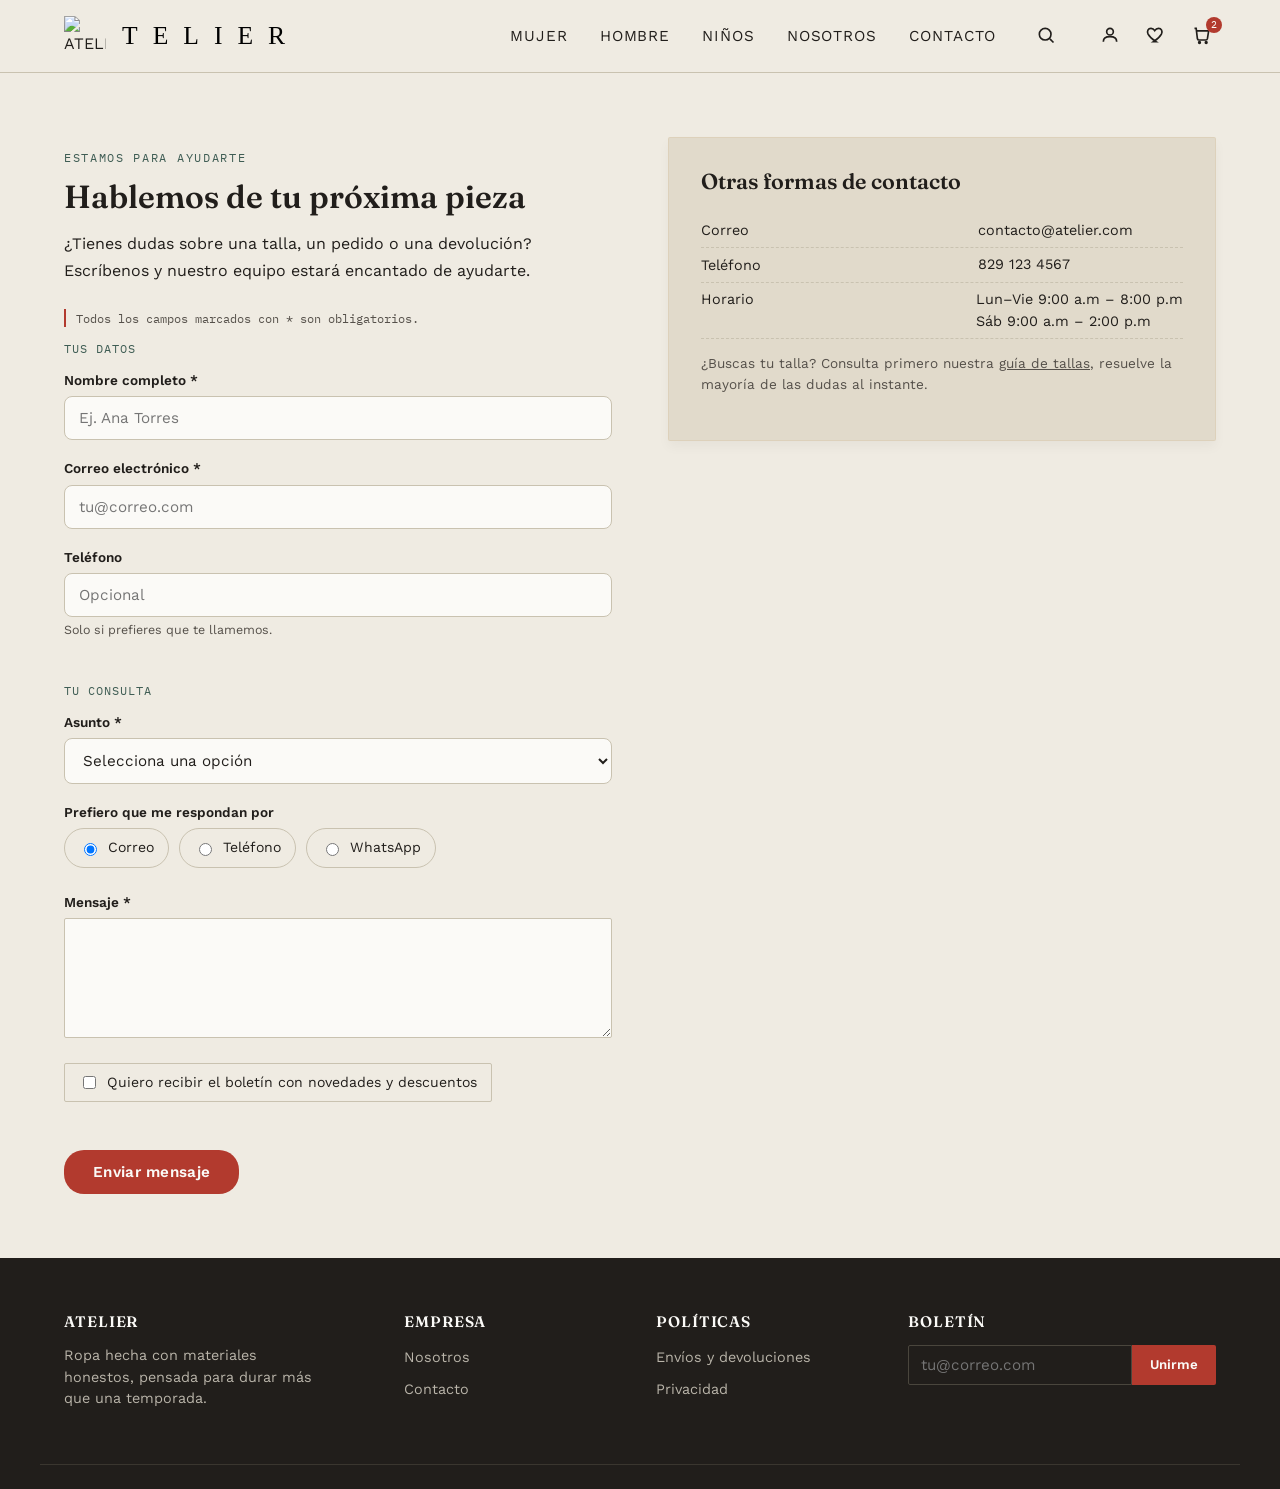
==== contacto.html @ 2c7103c9 "feat: actualiza logo y agrega buscador" ====
<!DOCTYPE html>
<html lang="es">
<head>
<meta charset="UTF-8">
<meta name="viewport" content="width=device-width, initial-scale=1.0">
<title>ATELIER</title>


<link rel="icon" href="data:,">
<link rel="preconnect" href="https://fonts.googleapis.com">
<link href="https://fonts.googleapis.com/css2?family=Fraunces:wght@500;600;700&family=Work+Sans:wght@400;500;600&family=IBM+Plex+Mono:wght@400;500&display=swap" rel="stylesheet">

<!-- MÉTODO 1 CSS EXTERNO -->
<link rel="stylesheet" href="styles.css">
<style>
  .site-header #logo img {
    width: 135px;
    height: auto;
  }
</style>
</head>
<body>

<header class="site-header">
  <div class="contenedor">
    <a href="index.html">
      <img src="img/logo.png" alt="ATELIER" style="width: 42px; height: auto;">
    </a>
 
    <a href="index.html" id="logo">
     TELIER
    </a>

    <input type="checkbox" id="nav-toggle" class="nav-toggle">
    <label for="nav-toggle" class="nav-toggle-label" aria-label="Abrir menú">
      <span></span><span></span><span></span>
    </label>

    <div class="nav-search-zone" id="nav-search-zone">
      <nav class="main-nav" aria-label="Navegación principal">
        <ul>
          <li><a href="#">Mujer</a></li>
          <li><a href="#">Hombre</a></li>
          <li><a href="#">Niños</a></li>
          <li><a href="sobre-nosotros.html">Nosotros</a></li>
          <li><a href="contacto.html">Contacto</a></li>
        </ul>
      </nav>

      <!-- Buscador dinámico: oculto hasta que se activa el modo búsqueda.
           Ya no tiene su propio ícono de lupa: el botón #btn-buscar es
           el que "viaja" visualmente hasta el borde izquierdo de este input. -->
      <div class="buscador-wrap" id="buscador-wrap">
        <input type="search" id="buscador-input" class="buscador-input" placeholder="Buscar productos..." aria-label="Buscar productos">
      </div>
    </div>

    <div class="utilidades">

          <!-- Botón de búsqueda -->
          <button id="btn-buscar" aria-label="Buscar" aria-expanded="false">
            <svg viewBox="0 0 24 24" fill="none" stroke="currentColor" stroke-width="2">
              <circle cx="11" cy="11" r="7"/>
              <line x1="21" y1="21" x2="16.65" y2="16.65"/>
            </svg>
          </button>

          <!-- Selector de categoría -->
          <select id="filtro-categoria" aria-label="Filtrar por categoría">
            <option value="todas">Todas</option>
            <option value="Vestidos">Vestidos</option>
            <option value="Camisas">Camisas</option>
            <option value="Pantalones">Pantalones</option>
            <option value="Zapatos">Zapatos</option>
          </select>

          <!-- Cuenta -->
          <button aria-label="Mi cuenta">
            <svg viewBox="0 0 24 24" fill="none" stroke="currentColor" stroke-width="2">
              <circle cx="12" cy="8" r="4"/>
              <path d="M4 20c0-4 3.5-6 8-6s8 2 8 6"/>
            </svg>
          </button>

          <!-- Favoritos -->
          <button aria-label="Favoritos">
            <svg viewBox="0 0 24 24" fill="none" stroke="currentColor" stroke-width="2">
              <path d="M12 20s-7-4.4-9.5-9C.7 7.2 2.6 4 6 4c2 0 3.5 1.1 4.5 2.7C11.5 5.1 13 4 15 4c3.4 0 5.3 3.2 3.5 7-2.5 4.6-9.5 9-9.5 9Z"/>
            </svg>
          </button>

          <!-- Carrito -->
          <button aria-label="Carrito">
            <svg viewBox="0 0 24 24" fill="none" stroke="currentColor" stroke-width="2">
              <path d="M3 4h2l1.5 12.5A2 2 0 0 0 8.5 18h8a2 2 0 0 0 2-1.6L20 7H6"/>
              <circle cx="9" cy="21" r="1"/>
              <circle cx="17" cy="21" r="1"/>
            </svg>
            <span class="cart-count">2</span>
          </button>

   </div>
</header>

<main>
  <section>
    <div class="contenedor form-layout">

      <div>
        <p class="hero-eyebrow" style="color:var(--accent-2); letter-spacing: .14em;">
  Estamos para ayudarte
</p>
        <h1>Hablemos de tu próxima pieza</h1>
        <p style="max-width: 500px; line-height: 1.7;">
  ¿Tienes dudas sobre una talla, un pedido o una devolución?
  Escríbenos y nuestro equipo estará encantado de ayudarte.
</p>

        <!-- MÉTODO 3 CSS EN LÍNEA -->
        <p style="font-family:var(--font-mono); font-size:.78rem; color:var(--ink-soft); border-left:2px solid var(--accent); padding-left:10px; margin-top:24px;">
          Todos los campos marcados con * son obligatorios.
        </p>

       <form action="#" onsubmit="return false;" novalidate>

  <fieldset>
    <legend>Tus datos</legend>

    <div class="campo">
      <label for="nombre">Nombre completo *</label>
      <input 
        type="text" 
        id="nombre" 
        name="nombre" 
        placeholder="Ej. Ana Torres" 
        required
        style="border-radius: 8px;">
    </div>

    <div class="campo">
      <label for="email">Correo electrónico *</label>
      <input 
        type="email" 
        id="email" 
        name="email" 
        placeholder="tu@correo.com" 
        required
        style="border-radius: 8px;">
    </div>

    <div class="campo">
      <label for="telefono">Teléfono</label>
      <input 
        type="tel" 
        id="telefono" 
        name="telefono" 
        placeholder="Opcional"
        style="border-radius: 8px;">
      
      <p class="ayuda">Solo si prefieres que te llamemos.</p>
    </div>

  </fieldset>


  <fieldset>
    <legend>Tu consulta</legend>

    <div class="campo">
      <label for="asunto">Asunto *</label>

      <select 
        id="asunto" 
        name="asunto" 
        required 
        style="border-radius: 8px;">

        <option value="">Selecciona una opción</option>
        <option value="pedido">Estado de un pedido</option>
        <option value="tallas">Guía de tallas</option>
        <option value="devolucion">Cambios y devoluciones</option>
        <option value="otro">Otro</option>

      </select>
    </div>


    <div class="campo">
      <label>Prefiero que me respondan por</label>

      <div class="radio-grupo">

        <label style="border-radius: 25px;">
          <input 
            type="radio" 
            name="canal" 
            value="email" 
            checked>
          Correo
        </label>

        <label style="border-radius: 25px;">
          <input 
            type="radio" 
            name="canal" 
            value="telefono">
          Teléfono
        </label>

        <label style="border-radius: 25px;">
          <input 
            type="radio" 
            name="canal" 
            value="whatsapp">
          WhatsApp
        </label>

      </div>
    </div>


    <div class="campo">
      <label for="mensaje">Mensaje *</label>

      <textarea 
        id="mensaje" 
        name="mensaje" 
        placeholder="Cuéntanos en qué te podemos ayudar..." 
        required>
      </textarea>
    </div>


    <div class="campo">
      <div class="checkbox-grupo">

        <label>
          <input 
            type="checkbox" 
            name="boletin">
          Quiero recibir el boletín con novedades y descuentos
        </label>

      </div>
    </div>

  </fieldset>


  <button 
    type="submit" 
    class="btn btn-primario" 
    style="border-radius: 20px; padding: 10px 28px;">
    Enviar mensaje
  </button>
        
</form>
      </div>

      <aside class="form-resumen" style="
  padding: 32px;
  border: 1px solid rgba(179, 109, 11, 0.08);
  box-shadow: 0 6px 12px rgba(0,0,0,.04);
">
        <h2 style="
  font-size: 1.35rem;
  margin-bottom: 20px;
">
  Otras formas de contacto
</h2>
        <ul>
          <li>
  <span>Correo</span>
  <span style="width: 205px; text-align: left;">
    contacto@atelier.com
  </span>
</li>

<li>
  <span>Teléfono</span>
  <span style="width: 205px; text-align: left;">
    829 123 4567
  </span>
</li>
 <li>
  <span>Horario</span>

  <span style="text-align: left;">
    <span style="display: block;">
      Lun–Vie 9:00 a.m – 8:00 p.m
    </span>

    <span style="display: block;">
      Sáb 9:00 a.m – 2:00 p.m
    </span>
  </span>
</li>
        </ul>
        <p style="font-size:.85rem;color:var(--ink-soft);">¿Buscas tu talla? Consulta primero nuestra <a href="#" style="text-decoration:underline;">guía de tallas</a>, resuelve la mayoría de las dudas al instante.</p>
      </aside>

    </div>
  </section>
</main>

<footer class="site-footer">
  <div class="contenedor footer-grid">
    <div>
      <h3>ATELIER</h3>
      <p style="color:#B9B4A9;font-size:.9rem;max-width:260px;">Ropa hecha con materiales honestos, pensada para durar más que una temporada.</p>
    </div>
    <div>
      <h3>Empresa</h3>
      <ul><li><a href="sobre-nosotros.html">Nosotros</a></li><li><a href="contacto.html">Contacto</a></li></ul>
    </div>
    <div>
      <h3>Políticas</h3>
      <ul><li><a href="#">Envíos y devoluciones</a></li><li><a href="#">Privacidad</a></li></ul>
    </div>
    <div>
      <h3>Boletín</h3>
      <form id="newsletter-form" action="#" onsubmit="return false;">
        <input type="email" placeholder="tu@correo.com" aria-label="Correo electrónico">
        <button type="submit">Unirme</button>
      </form>
    </div>
  </div>
</footer>

<script src="js/main.js"></script>

</body>
</html>
---- styles.css ----
/* =========================================================
   TRAMA — hoja de estilos externa (styles.css)
   Método CSS: EXTERNO — enlazada con <link> en las 3 páginas.
   Ideal para: todo lo compartido (identidad visual, layout,
   componentes). Un solo archivo alimenta todas las páginas,
   así que cambiar un color o una fuente aquí actualiza el
   sitio entero sin tocar el HTML. Es el método recomendado
   para el 90% de los estilos de un proyecto real.
   ========================================================= */

/* ---- Tokens (selector de etiqueta :root) ---- */
:root{
  --bg:        #EFEBE2;   /* lino / crudo */
  --bg-alt:    #E1DACB;   /* lino oscurecido para secciones alternas */
  --ink:       #211E1B;   /* casi negro cálido */
  --ink-soft:  #55504A;   /* gris cálido para texto secundario */
  --accent:    #B23A2E;   /* rojo hilo */
  --accent-2:  #3F5D54;   /* verde tintado (oliva/teal) */
  --line:      #C9C2B0;   /* costura / hairline */
  --white:     #FBFAF7;

  --font-display: "Fraunces", Georgia, serif;
  --font-body:    "Work Sans", Arial, sans-serif;
  --font-mono:    "IBM Plex Mono", "Courier New", monospace;

  --radius: 2px;
  --max-w: 1200px;
}

/* ---- Reset mínimo (selectores de etiqueta) ---- */
*, *::before, *::after{ box-sizing: border-box; }
html{ scroll-behavior: smooth; }
body{
  margin: 0;
  background: var(--bg);
  color: var(--ink);
  font-family: var(--font-body);
  font-size: 16px;
  line-height: 1.5;
  -webkit-font-smoothing: antialiased;
}
img{ max-width: 100%; display: block; }
ul{ list-style: none; margin: 0; padding: 0; }
a{ color: inherit; text-decoration: none; }
h1, h2, h3{ font-family: var(--font-display); font-weight: 600; margin: 0 0 .4em; line-height: 1.1; }
table{ border-collapse: collapse; width: 100%; }
button{ font-family: inherit; cursor: pointer; }

/* Foco visible para accesibilidad de teclado */
a:focus-visible, button:focus-visible, input:focus-visible, textarea:focus-visible, select:focus-visible{
  outline: 2px solid var(--accent-2);
  outline-offset: 2px;
}

.contenedor{
  max-width: var(--max-w);
  margin-inline: auto;
  padding-inline: 24px;
}

/* Motivo de firma: línea de "costura" punteada, referencia textil */
.costura{
  border: none;
  border-top: 2px dashed var(--line);
  margin: 0;
}

/* =========================== HEADER =========================== */
.site-header{
  position: sticky;
  top: 0;
  z-index: 50;
  background: var(--bg);
  border-bottom: 1px solid var(--line);
}
.site-header .contenedor{
  display: flex;
  align-items: center;
  justify-content: space-between;
  min-height: 72px;
  gap: 16px;
}

/* Selector de ID: el logo es único en la página */
#logo{
  font-family: 'Playfair Display', serif;
     font-size: 1.6rem;
    letter-spacing: 15px;
    color: #000;
    margin-right: 12rem; 
}
#logo span{ color: var(--accent); }

.main-nav ul{ display: flex; gap: 28px; }
.main-nav a{
  font-size: .95rem;
  text-transform: uppercase;
  letter-spacing: .06em;
  padding: 6px 2px;
  border-bottom: 2px solid transparent;
  transition: border-color .15s ease;
}
.main-nav a:hover{ border-color: var(--accent); }

.utilidades{ display: flex; align-items: center; gap: 18px; }
.utilidades button{
  background: none;
  border: none;
  color: var(--ink);
  position: relative;
  padding: 4px;
}
.utilidades svg{ width: 20px; height: 20px; }

/* Selector de clase: contador del carrito */
.cart-count{
  position: absolute;
  top: -4px;
  right: -6px;
  background: var(--accent);
  color: var(--white);
  font-family: var(--font-mono);
  font-size: .62rem;
  min-width: 16px;
  height: 16px;
  border-radius: 50%;
  display: flex;
  align-items: center;
  justify-content: center;
}

/* Menú hamburguesa (solo CSS, checkbox hack) */
.nav-toggle{ display: none; }
.nav-toggle-label{
  display: none;
  flex-direction: column;
  gap: 4px;
  cursor: pointer;
}
.nav-toggle-label span{ width: 24px; height: 2px; background: var(--ink); }

/* =========================== HERO =========================== */
.hero{
  position: relative;
  min-height: 78vh;
  display: flex;
  align-items: flex-end;
  background-size: cover;
  background-position: center;
  color: var(--white);
}
.hero::after{
  content: "";
  position: absolute;
  inset: 0;
  background: linear-gradient(0deg, rgba(20,18,15,.72) 0%, rgba(20,18,15,.15) 55%, rgba(20,18,15,0) 100%);
}
.hero-contenido{
  position: relative;
  z-index: 1;
  padding-bottom: 56px;
  max-width: 560px;
}
.hero-eyebrow{
  font-family: var(--font-mono);
  text-transform: uppercase;
  letter-spacing: .12em;
  font-size: .75rem;
  color: #E7C9A9;
}
.hero h1{ font-size: clamp(2.2rem, 5vw, 3.4rem); margin: 8px 0 14px; }
.hero p{ font-size: 1.05rem; margin: 0 0 22px; color: #EDEAE3; }

.btn{
  display: inline-block;
  font-family: var(--font-body);
  font-weight: 600;
  font-size: .95rem;
  letter-spacing: .02em;
  padding: 14px 30px;
  border-radius: var(--radius);
  border: 1px solid transparent;
  min-height: 44px;
}
.btn-primario{ background: var(--accent); color: var(--white); }
.btn-primario:hover{ background: #98301F; }
.btn-secundario{ background: transparent; border-color: currentColor; color: inherit; }
.btn-secundario:hover{ background: rgba(255,255,255,.12); }

/* =========================== SECCIONES =========================== */
section{ padding: 64px 0; }
.section-alt{ background: var(--bg-alt); }

.section-titulo{ display: flex; align-items: baseline; justify-content: space-between; margin-bottom: 28px; }
.section-titulo h2{ font-size: 1.7rem; }
.section-titulo a{ font-family: var(--font-mono); font-size: .8rem; text-transform: uppercase; border-bottom: 1px solid var(--ink); }

/* Categorías */
.grid-categorias{
  display: grid;
  grid-template-columns: repeat(4, 1fr);
  gap: 18px;
}
.categoria-card{
  position: relative;
  aspect-ratio: 3/4;
  overflow: hidden;
  border-radius: var(--radius);
}
.categoria-card img{ width: 100%; height: 100%; object-fit: cover; transition: transform .4s ease; }
.categoria-card:hover img{ transform: scale(1.06); }
.categoria-card span{
  position: absolute;
  left: 14px;
  bottom: 14px;
  color: var(--white);
  font-family: var(--font-display);
  font-size: 1.2rem;
  text-shadow: 0 2px 10px rgba(0,0,0,.4);
}

/* Productos */
.grid-productos{
  display: grid;
  grid-template-columns: repeat(4, 1fr);
  gap: 24px;
}
.producto-card{ position: relative; }
.producto-imagen{
  position: relative;
  aspect-ratio: 3/4;
  overflow: hidden;
  border-radius: var(--radius);
  background: var(--bg-alt);
}
.producto-imagen img{ width: 100%; height: 100%; object-fit: cover; }
.etiqueta{
  position: absolute;
  top: 10px;
  left: 10px;
  background: var(--accent-2);
  color: var(--white);
  font-family: var(--font-mono);
  font-size: .65rem;
  text-transform: uppercase;
  letter-spacing: .06em;
  padding: 4px 8px;
  border-radius: var(--radius);
}
.producto-info{ padding-top: 12px; }
.producto-info h3{ font-family: var(--font-body); font-size: .95rem; font-weight: 600; margin: 0 0 4px; }
.producto-precio{ font-family: var(--font-mono); font-size: .95rem; color: var(--accent); }
.colores{ display: flex; gap: 6px; margin-top: 8px; }
.colores span{ width: 14px; height: 14px; border-radius: 50%; border: 1px solid var(--line); }

/* Barra de confianza */
.grid-confianza{
  display: grid;
  grid-template-columns: repeat(4, 1fr);
  gap: 20px;
  text-align: center;
}
.confianza-item p{ margin: 8px 0 0; font-size: .85rem; color: var(--ink-soft); }
.confianza-item svg{ width: 26px; height: 26px; color: var(--accent-2); margin: 0 auto; }

/* =========================== FOOTER =========================== */
.site-footer{
  background: var(--ink);
  color: #DCD8CF;
  padding: 56px 0 24px;
}
.footer-grid{
  display: grid;
  grid-template-columns: 1.4fr 1fr 1fr 1.4fr;
  gap: 32px;
  padding-bottom: 40px;
  border-bottom: 1px solid #3A362F;
}
.footer-grid h3{ color: var(--white); font-size: .95rem; text-transform: uppercase; letter-spacing: .06em; margin-bottom: 14px; }
.footer-grid ul li{ margin-bottom: 8px; }
.footer-grid a{ color: #B9B4A9; font-size: .9rem; }
.footer-grid a:hover{ color: var(--white); }

#newsletter-form{ display: flex; margin-top: 10px; }
#newsletter-form input{
  flex: 1;
  border: 1px solid #4A463D;
  background: transparent;
  color: var(--white);
  padding: 10px 12px;
  font-family: var(--font-body);
  border-radius: var(--radius) 0 0 var(--radius);
}
#newsletter-form button{
  background: var(--accent);
  color: var(--white);
  border: none;
  padding: 0 18px;
  border-radius: 0 var(--radius) var(--radius) 0;
  font-weight: 600;
}
.redes{ display: flex; gap: 14px; margin-top: 16px; }
.redes svg{ width: 20px; height: 20px; }
.pagos{ display: flex; gap: 10px; margin-top: 14px; }
.pagos span{
  font-family: var(--font-mono);
  font-size: .65rem;
  border: 1px solid #4A463D;
  padding: 3px 6px;
  border-radius: 3px;
}
.footer-bottom{ padding-top: 20px; font-size: .8rem; color: #8A8579; text-align: center; }

/* =========================== PÁGINA INFORMATIVA =========================== */
.pagina-hero{
  padding: 72px 0 40px;
  border-bottom: 1px dashed var(--line);
}
.pagina-hero .eyebrow{ font-family: var(--font-mono); text-transform: uppercase; letter-spacing: .1em; color: var(--accent-2); font-size: .8rem; }
.pagina-hero h1{ font-size: clamp(2rem, 4vw, 2.8rem); max-width: 680px; }
.pagina-hero p{ max-width: 620px; color: var(--ink-soft); font-size: 1.05rem; }

.dos-columnas{ display: grid; grid-template-columns: 1fr 1fr; gap: 48px; align-items: center; }
.dos-columnas img{ border-radius: var(--radius); }
.dos-columnas h2{ font-size: 1.6rem; }
.dos-columnas p{ color: var(--ink-soft); }

.proceso{ display: grid; grid-template-columns: repeat(3, 1fr); gap: 24px; counter-reset: paso; }
.proceso-item{ border-top: 3px solid var(--accent); padding-top: 16px; }
.proceso-item::before{
  counter-increment: paso;
  content: "0" counter(paso);
  font-family: var(--font-mono);
  color: var(--accent);
  font-size: .85rem;
  display: block;
  margin-bottom: 8px;
}

table.tabla-materiales th, table.tabla-materiales td{
  text-align: left;
  padding: 12px 14px;
  border-bottom: 1px solid var(--line);
  font-size: .92rem;
}
table.tabla-materiales th{ font-family: var(--font-mono); text-transform: uppercase; font-size: .72rem; letter-spacing: .06em; color: var(--ink-soft); }

/* =========================== FORMULARIO =========================== */
.form-layout{ display: grid; grid-template-columns: 1fr 1fr; gap: 56px; align-items: start; }
.form-layout h1{ font-size: 2rem; }
.form-layout > p{ color: var(--ink-soft); max-width: 420px; }

fieldset{ border: none; padding: 0; margin: 0 0 24px; }
legend{ font-family: var(--font-mono); text-transform: uppercase; font-size: .75rem; letter-spacing: .08em; color: var(--accent-2); margin-bottom: 12px; padding: 0; }

.campo{ margin-bottom: 18px; }
.campo label{ display: block; font-size: .85rem; font-weight: 600; margin-bottom: 6px; }
.campo .ayuda{ font-size: .78rem; color: var(--ink-soft); margin-top: 4px; }

input[type="text"], input[type="email"], input[type="tel"], select, textarea{
  width: 100%;
  padding: 12px 14px;
  border: 1px solid var(--line);
  background: var(--white);
  border-radius: var(--radius);
  font-family: var(--font-body);
  font-size: .95rem;
  color: var(--ink);
}
textarea{ resize: vertical; min-height: 120px; }

.radio-grupo, .checkbox-grupo{ display: flex; flex-wrap: wrap; gap: 10px; }
.radio-grupo label, .checkbox-grupo label{
  display: flex; align-items: center; gap: 8px;
  border: 1px solid var(--line);
  padding: 8px 14px;
  border-radius: var(--radius);
  font-weight: 400;
  font-size: .88rem;
  cursor: pointer;
}
.form-resumen{ background: var(--bg-alt); padding: 28px; border-radius: var(--radius); position: sticky; top: 96px; }
.form-resumen ul{ margin: 14px 0; }
.form-resumen li{ display: flex; justify-content: space-between; padding: 6px 0; border-bottom: 1px dashed var(--line); font-size: .9rem; }

/* =========================== BUSCADOR DINÁMICO =========================== */

.nav-search-zone{
  position: relative;
  flex: 1;
  display: flex;
  align-items: center;
  overflow: hidden;
  min-width: 0;
}

.main-nav{
  overflow: hidden;
  max-width: 640px;
  opacity: 1;
  transition: max-width .5s cubic-bezier(.16,1,.3,1), opacity .3s ease;
}
.nav-search-zone.modo-busqueda .main-nav{
  max-width: 0;
  opacity: 0;
  transition: max-width .5s cubic-bezier(.16,1,.3,1), opacity .22s ease;
}

.buscador-wrap{
  display: flex;
  align-items: center;
  width: 0;
  flex-shrink: 0;
  overflow: hidden;
  opacity: 0;
  transition: width .5s cubic-bezier(.16,1,.3,1) .04s, opacity .3s ease .16s;
}
.nav-search-zone.modo-busqueda .buscador-wrap{
  width: 100%;
  opacity: 1;
  transition: width .5s cubic-bezier(.16,1,.3,1) .02s, opacity .35s ease .18s;
}

.buscador-input{
  width: 100%;
  min-width: 0;
  border: 1px solid var(--line);
  background: var(--white);
  border-radius: var(--radius);
  /* padding-izq. amplio: aquí "aterriza" la lupa que viaja desde .utilidades */
  padding: 9px 16px 9px 42px;
  font-family: var(--font-body);
  font-size: .9rem;
  color: var(--ink);
  transition: border-color .2s ease, box-shadow .2s ease;
}
.buscador-input:focus{
  border-color: var(--accent-2);
  box-shadow: 0 0 0 3px rgba(63, 93, 84, .12);
}

/* La lupa viaja: JS calcula --lupa-x/--lupa-y con getBoundingClientRect
   y los aplica aquí. z-index alto para que pase por encima del nav
   mientras este se encoge debajo. */
#btn-buscar{
  --lupa-x: 0px;
  --lupa-y: 0px;
  position: relative;
  z-index: 60;
  transform: translate(var(--lupa-x), var(--lupa-y));
  transition: transform .5s cubic-bezier(.16,1,.3,1), color .3s ease;
}
#btn-buscar.activo{ color: var(--accent-2); }
#btn-buscar.activo svg{ transform: scale(1.1); }
#btn-buscar svg{ transition: transform .25s cubic-bezier(.34,1.56,.64,1); }

/* Selector de categoría: oculto en estado normal, aparece donde estaba la lupa */
#filtro-categoria{
  width: 0;
  padding: 0;
  margin: 0;
  border: none;
  opacity: 0;
  overflow: hidden;
  font-family: var(--font-body);
  font-size: .85rem;
  color: var(--ink);
  background: var(--white);
  transition:
    width .35s cubic-bezier(.16,1,.3,1),
    opacity .3s cubic-bezier(.16,1,.3,1),
    padding .35s cubic-bezier(.16,1,.3,1),
    border-color .25s ease;
  transition-delay: .1s;
}
.utilidades.modo-busqueda #filtro-categoria{
  width: 132px;
  padding: 8px 10px;
  border: 1px solid var(--line);
  border-radius: var(--radius);
  opacity: 1;
}

@media (max-width: 640px){
  /* En mobile el nav ya es un overlay de hamburguesa aparte */
  .nav-search-zone{ flex: initial; }
  .main-nav{ max-width: none; }
  .buscador-wrap{
    position: absolute;
    left: 0;
    right: 0;
    top: 72px;
    max-width: none;
    max-height: 0;
    padding: 0 24px;
    background: var(--bg);
    border-bottom: 0 solid var(--line);
    z-index: 40;
    transition: max-height .35s cubic-bezier(.16,1,.3,1), opacity .3s ease, padding .35s ease;
  }
  .nav-search-zone.modo-busqueda .buscador-wrap{
    max-height: 60px;
    padding: 12px 24px;
    border-bottom: 1px solid var(--line);
  }
  .buscador-input{ padding-left: 16px; }
}


/* =========================== RESPONSIVE =========================== */
@media (max-width: 900px){
  .grid-categorias, .grid-productos, .grid-confianza{ grid-template-columns: repeat(2, 1fr); }
  .footer-grid{ grid-template-columns: 1fr 1fr; }
  .dos-columnas, .form-layout{ grid-template-columns: 1fr; }
  .proceso{ grid-template-columns: 1fr; }
}

@media (max-width: 640px){
  .main-nav{
    position: fixed;
    inset: 72px 0 0 0;
    background: var(--bg);
    padding: 24px;
    transform: translateX(100%);
    transition: transform .25s ease;
  }
  .main-nav ul{ flex-direction: column; gap: 4px; }
  .main-nav a{ display: block; padding: 14px 4px; border-bottom: 1px solid var(--line); font-size: 1.05rem; }
  .nav-toggle:checked ~ .main-nav{ transform: translateX(0); }
  .nav-toggle-label{ display: flex; }

  .grid-categorias, .grid-productos, .grid-confianza{ grid-template-columns: 1fr 1fr; }
  .footer-grid{ grid-template-columns: 1fr; }
  section{ padding: 44px 0; }
}
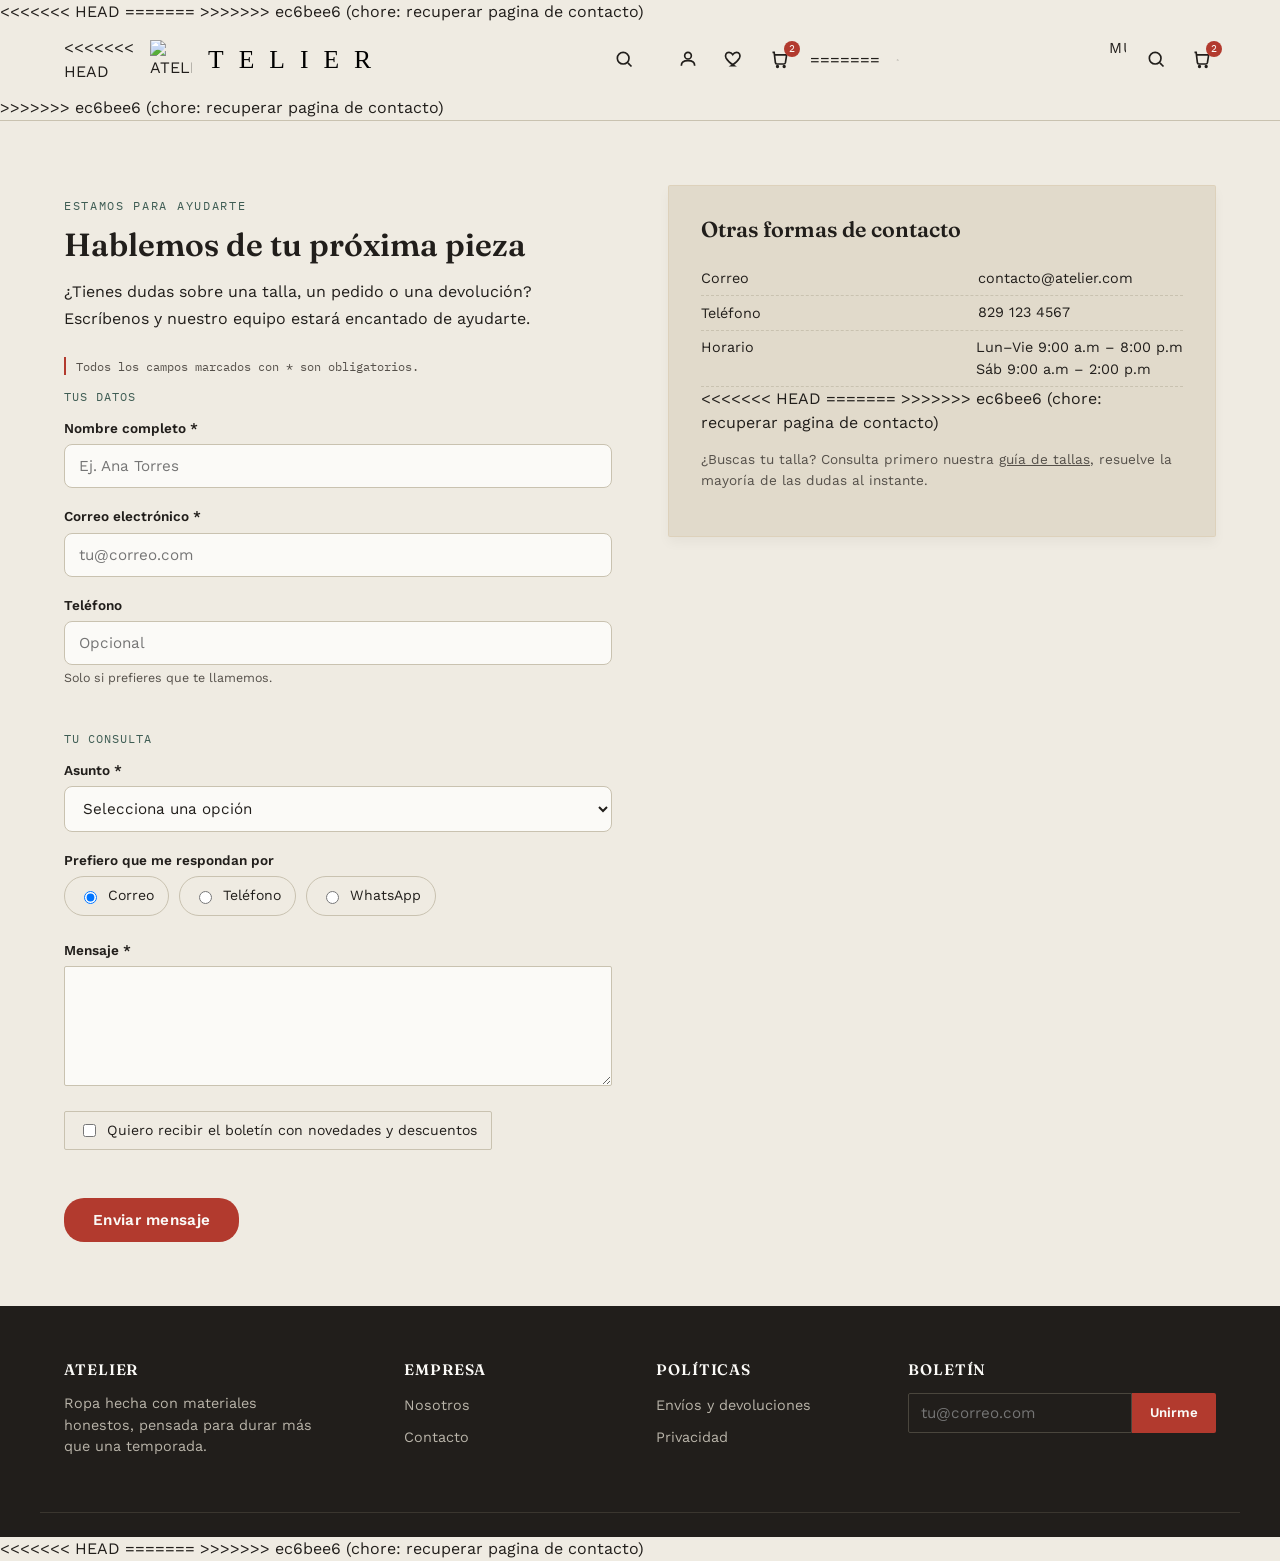
==== commit da95194e: "chore: recuperar pagina de contacto" ====
--- a/contacto.html
+++ b/contacto.html
@@ -4,9 +4,12 @@
 <meta charset="UTF-8">
 <meta name="viewport" content="width=device-width, initial-scale=1.0">
 <title>ATELIER</title>
+<<<<<<< HEAD
 
 
 <link rel="icon" href="data:,">
+=======
+>>>>>>> ec6bee6 (chore: recuperar pagina de contacto)
 <link rel="preconnect" href="https://fonts.googleapis.com">
 <link href="https://fonts.googleapis.com/css2?family=Fraunces:wght@500;600;700&family=Work+Sans:wght@400;500;600&family=IBM+Plex+Mono:wght@400;500&display=swap" rel="stylesheet">
 
@@ -23,6 +26,7 @@
 
 <header class="site-header">
   <div class="contenedor">
+<<<<<<< HEAD
     <a href="index.html">
       <img src="img/logo.png" alt="ATELIER" style="width: 42px; height: auto;">
     </a>
@@ -100,6 +104,32 @@
           </button>
 
    </div>
+=======
+
+    <a href="index.html" id="logo">
+     <img src="img/atelier.png" alt="ATELIER" style="width: 70px; height: auto;">
+    </a>
+    <input type="checkbox" id="nav-toggle" class="nav-toggle">
+
+    <label for="nav-toggle" class="nav-toggle-label" aria-label="Abrir menú"><span></span><span></span><span></span></label>
+    <nav class="main-nav" aria-label="Navegación principal">
+      <ul>
+        <li><a href="index.html#coleccion">Mujer</a></li>
+        <li><a href="index.html#coleccion">Hombre</a></li>
+        <li><a href="index.html#coleccion">Niños</a></li>
+        <li><a href="sobre-nosotros.html">Nuestra trama</a></li>
+        <li><a href="contacto.html">Contacto</a></li>
+      </ul>
+    </nav>
+    <div class="utilidades">
+      <button aria-label="Buscar"><svg viewBox="0 0 24 24" fill="none" stroke="currentColor" stroke-width="2"><circle cx="11" cy="11" r="7"/><line x1="21" y1="21" x2="16.65" y2="16.65"/></svg></button>
+      <button aria-label="Carrito">
+        <svg viewBox="0 0 24 24" fill="none" stroke="currentColor" stroke-width="2"><path d="M3 4h2l1.5 12.5A2 2 0 0 0 8.5 18h8a2 2 0 0 0 2-1.6L20 7H6"/><circle cx="9" cy="21" r="1"/><circle cx="17" cy="21" r="1"/></svg>
+        <span class="cart-count">2</span>
+      </button>
+    </div>
+  </div>
+>>>>>>> ec6bee6 (chore: recuperar pagina de contacto)
 </header>
 
 <main>
@@ -295,6 +325,12 @@
     </span>
   </span>
 </li>
+<<<<<<< HEAD
+=======
+
+  </span>
+</li>
+>>>>>>> ec6bee6 (chore: recuperar pagina de contacto)
         </ul>
         <p style="font-size:.85rem;color:var(--ink-soft);">¿Buscas tu talla? Consulta primero nuestra <a href="#" style="text-decoration:underline;">guía de tallas</a>, resuelve la mayoría de las dudas al instante.</p>
       </aside>
@@ -327,7 +363,10 @@
   </div>
 </footer>
 
+<<<<<<< HEAD
 <script src="js/main.js"></script>
 
+=======
+>>>>>>> ec6bee6 (chore: recuperar pagina de contacto)
 </body>
 </html>
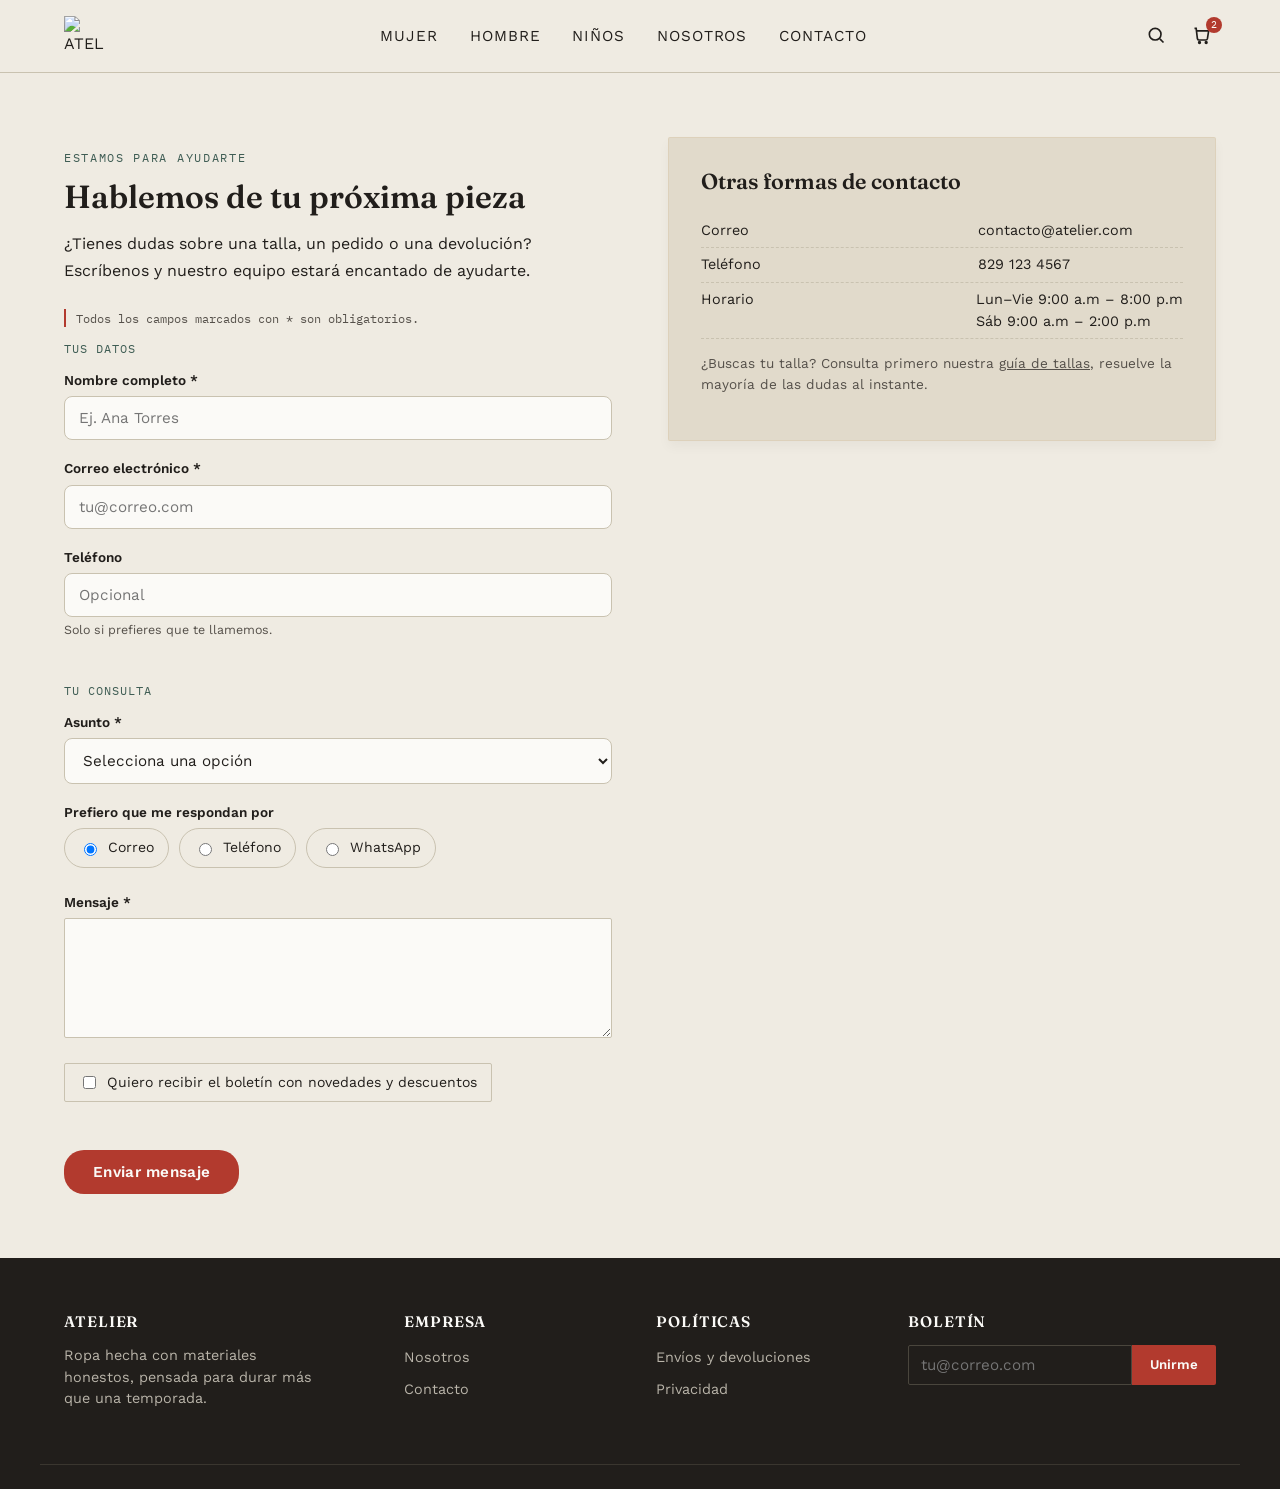
==== commit 6e4f703b: "Merge pull request #1 from PBB003/fase-1-maquetacion feat: maquetacion completa de la Fase 1" ====
--- a/contacto.html
+++ b/contacto.html
@@ -4,12 +4,6 @@
 <meta charset="UTF-8">
 <meta name="viewport" content="width=device-width, initial-scale=1.0">
 <title>ATELIER</title>
-<<<<<<< HEAD
-
-
-<link rel="icon" href="data:,">
-=======
->>>>>>> ec6bee6 (chore: recuperar pagina de contacto)
 <link rel="preconnect" href="https://fonts.googleapis.com">
 <link href="https://fonts.googleapis.com/css2?family=Fraunces:wght@500;600;700&family=Work+Sans:wght@400;500;600&family=IBM+Plex+Mono:wght@400;500&display=swap" rel="stylesheet">
 
@@ -26,89 +20,12 @@
 
 <header class="site-header">
   <div class="contenedor">
-<<<<<<< HEAD
+
+      <!-- LOGO -->
     <a href="index.html">
-      <img src="img/logo.png" alt="ATELIER" style="width: 42px; height: auto;">
+      <img src="img/logo.png" alt="ATELIER" style="width: 41px; height: auto;">
     </a>
- 
-    <a href="index.html" id="logo">
-     TELIER
-    </a>
-
-    <input type="checkbox" id="nav-toggle" class="nav-toggle">
-    <label for="nav-toggle" class="nav-toggle-label" aria-label="Abrir menú">
-      <span></span><span></span><span></span>
-    </label>
-
-    <div class="nav-search-zone" id="nav-search-zone">
-      <nav class="main-nav" aria-label="Navegación principal">
-        <ul>
-          <li><a href="#">Mujer</a></li>
-          <li><a href="#">Hombre</a></li>
-          <li><a href="#">Niños</a></li>
-          <li><a href="sobre-nosotros.html">Nosotros</a></li>
-          <li><a href="contacto.html">Contacto</a></li>
-        </ul>
-      </nav>
-
-      <!-- Buscador dinámico: oculto hasta que se activa el modo búsqueda.
-           Ya no tiene su propio ícono de lupa: el botón #btn-buscar es
-           el que "viaja" visualmente hasta el borde izquierdo de este input. -->
-      <div class="buscador-wrap" id="buscador-wrap">
-        <input type="search" id="buscador-input" class="buscador-input" placeholder="Buscar productos..." aria-label="Buscar productos">
-      </div>
-    </div>
-
-    <div class="utilidades">
-
-          <!-- Botón de búsqueda -->
-          <button id="btn-buscar" aria-label="Buscar" aria-expanded="false">
-            <svg viewBox="0 0 24 24" fill="none" stroke="currentColor" stroke-width="2">
-              <circle cx="11" cy="11" r="7"/>
-              <line x1="21" y1="21" x2="16.65" y2="16.65"/>
-            </svg>
-          </button>
-
-          <!-- Selector de categoría -->
-          <select id="filtro-categoria" aria-label="Filtrar por categoría">
-            <option value="todas">Todas</option>
-            <option value="Vestidos">Vestidos</option>
-            <option value="Camisas">Camisas</option>
-            <option value="Pantalones">Pantalones</option>
-            <option value="Zapatos">Zapatos</option>
-          </select>
-
-          <!-- Cuenta -->
-          <button aria-label="Mi cuenta">
-            <svg viewBox="0 0 24 24" fill="none" stroke="currentColor" stroke-width="2">
-              <circle cx="12" cy="8" r="4"/>
-              <path d="M4 20c0-4 3.5-6 8-6s8 2 8 6"/>
-            </svg>
-          </button>
-
-          <!-- Favoritos -->
-          <button aria-label="Favoritos">
-            <svg viewBox="0 0 24 24" fill="none" stroke="currentColor" stroke-width="2">
-              <path d="M12 20s-7-4.4-9.5-9C.7 7.2 2.6 4 6 4c2 0 3.5 1.1 4.5 2.7C11.5 5.1 13 4 15 4c3.4 0 5.3 3.2 3.5 7-2.5 4.6-9.5 9-9.5 9Z"/>
-            </svg>
-          </button>
-
-          <!-- Carrito -->
-          <button aria-label="Carrito">
-            <svg viewBox="0 0 24 24" fill="none" stroke="currentColor" stroke-width="2">
-              <path d="M3 4h2l1.5 12.5A2 2 0 0 0 8.5 18h8a2 2 0 0 0 2-1.6L20 7H6"/>
-              <circle cx="9" cy="21" r="1"/>
-              <circle cx="17" cy="21" r="1"/>
-            </svg>
-            <span class="cart-count">2</span>
-          </button>
-
-   </div>
-=======
-
-    <a href="index.html" id="logo">
-     <img src="img/atelier.png" alt="ATELIER" style="width: 70px; height: auto;">
-    </a>
+  
     <input type="checkbox" id="nav-toggle" class="nav-toggle">
 
     <label for="nav-toggle" class="nav-toggle-label" aria-label="Abrir menú"><span></span><span></span><span></span></label>
@@ -117,7 +34,7 @@
         <li><a href="index.html#coleccion">Mujer</a></li>
         <li><a href="index.html#coleccion">Hombre</a></li>
         <li><a href="index.html#coleccion">Niños</a></li>
-        <li><a href="sobre-nosotros.html">Nuestra trama</a></li>
+        <li><a href="sobre-nosotros.html">Nosotros</a></li>
         <li><a href="contacto.html">Contacto</a></li>
       </ul>
     </nav>
@@ -129,7 +46,6 @@
       </button>
     </div>
   </div>
->>>>>>> ec6bee6 (chore: recuperar pagina de contacto)
 </header>
 
 <main>
@@ -325,12 +241,9 @@
     </span>
   </span>
 </li>
-<<<<<<< HEAD
-=======
-
-  </span>
-</li>
->>>>>>> ec6bee6 (chore: recuperar pagina de contacto)
+
+  </span>
+</li>
         </ul>
         <p style="font-size:.85rem;color:var(--ink-soft);">¿Buscas tu talla? Consulta primero nuestra <a href="#" style="text-decoration:underline;">guía de tallas</a>, resuelve la mayoría de las dudas al instante.</p>
       </aside>
@@ -363,10 +276,5 @@
   </div>
 </footer>
 
-<<<<<<< HEAD
-<script src="js/main.js"></script>
-
-=======
->>>>>>> ec6bee6 (chore: recuperar pagina de contacto)
 </body>
 </html>
--- a/styles.css
+++ b/styles.css
@@ -382,130 +382,6 @@
 .form-resumen{ background: var(--bg-alt); padding: 28px; border-radius: var(--radius); position: sticky; top: 96px; }
 .form-resumen ul{ margin: 14px 0; }
 .form-resumen li{ display: flex; justify-content: space-between; padding: 6px 0; border-bottom: 1px dashed var(--line); font-size: .9rem; }
-
-/* =========================== BUSCADOR DINÁMICO =========================== */
-
-.nav-search-zone{
-  position: relative;
-  flex: 1;
-  display: flex;
-  align-items: center;
-  overflow: hidden;
-  min-width: 0;
-}
-
-.main-nav{
-  overflow: hidden;
-  max-width: 640px;
-  opacity: 1;
-  transition: max-width .5s cubic-bezier(.16,1,.3,1), opacity .3s ease;
-}
-.nav-search-zone.modo-busqueda .main-nav{
-  max-width: 0;
-  opacity: 0;
-  transition: max-width .5s cubic-bezier(.16,1,.3,1), opacity .22s ease;
-}
-
-.buscador-wrap{
-  display: flex;
-  align-items: center;
-  width: 0;
-  flex-shrink: 0;
-  overflow: hidden;
-  opacity: 0;
-  transition: width .5s cubic-bezier(.16,1,.3,1) .04s, opacity .3s ease .16s;
-}
-.nav-search-zone.modo-busqueda .buscador-wrap{
-  width: 100%;
-  opacity: 1;
-  transition: width .5s cubic-bezier(.16,1,.3,1) .02s, opacity .35s ease .18s;
-}
-
-.buscador-input{
-  width: 100%;
-  min-width: 0;
-  border: 1px solid var(--line);
-  background: var(--white);
-  border-radius: var(--radius);
-  /* padding-izq. amplio: aquí "aterriza" la lupa que viaja desde .utilidades */
-  padding: 9px 16px 9px 42px;
-  font-family: var(--font-body);
-  font-size: .9rem;
-  color: var(--ink);
-  transition: border-color .2s ease, box-shadow .2s ease;
-}
-.buscador-input:focus{
-  border-color: var(--accent-2);
-  box-shadow: 0 0 0 3px rgba(63, 93, 84, .12);
-}
-
-/* La lupa viaja: JS calcula --lupa-x/--lupa-y con getBoundingClientRect
-   y los aplica aquí. z-index alto para que pase por encima del nav
-   mientras este se encoge debajo. */
-#btn-buscar{
-  --lupa-x: 0px;
-  --lupa-y: 0px;
-  position: relative;
-  z-index: 60;
-  transform: translate(var(--lupa-x), var(--lupa-y));
-  transition: transform .5s cubic-bezier(.16,1,.3,1), color .3s ease;
-}
-#btn-buscar.activo{ color: var(--accent-2); }
-#btn-buscar.activo svg{ transform: scale(1.1); }
-#btn-buscar svg{ transition: transform .25s cubic-bezier(.34,1.56,.64,1); }
-
-/* Selector de categoría: oculto en estado normal, aparece donde estaba la lupa */
-#filtro-categoria{
-  width: 0;
-  padding: 0;
-  margin: 0;
-  border: none;
-  opacity: 0;
-  overflow: hidden;
-  font-family: var(--font-body);
-  font-size: .85rem;
-  color: var(--ink);
-  background: var(--white);
-  transition:
-    width .35s cubic-bezier(.16,1,.3,1),
-    opacity .3s cubic-bezier(.16,1,.3,1),
-    padding .35s cubic-bezier(.16,1,.3,1),
-    border-color .25s ease;
-  transition-delay: .1s;
-}
-.utilidades.modo-busqueda #filtro-categoria{
-  width: 132px;
-  padding: 8px 10px;
-  border: 1px solid var(--line);
-  border-radius: var(--radius);
-  opacity: 1;
-}
-
-@media (max-width: 640px){
-  /* En mobile el nav ya es un overlay de hamburguesa aparte */
-  .nav-search-zone{ flex: initial; }
-  .main-nav{ max-width: none; }
-  .buscador-wrap{
-    position: absolute;
-    left: 0;
-    right: 0;
-    top: 72px;
-    max-width: none;
-    max-height: 0;
-    padding: 0 24px;
-    background: var(--bg);
-    border-bottom: 0 solid var(--line);
-    z-index: 40;
-    transition: max-height .35s cubic-bezier(.16,1,.3,1), opacity .3s ease, padding .35s ease;
-  }
-  .nav-search-zone.modo-busqueda .buscador-wrap{
-    max-height: 60px;
-    padding: 12px 24px;
-    border-bottom: 1px solid var(--line);
-  }
-  .buscador-input{ padding-left: 16px; }
-}
-
 
 /* =========================== RESPONSIVE =========================== */
 @media (max-width: 900px){
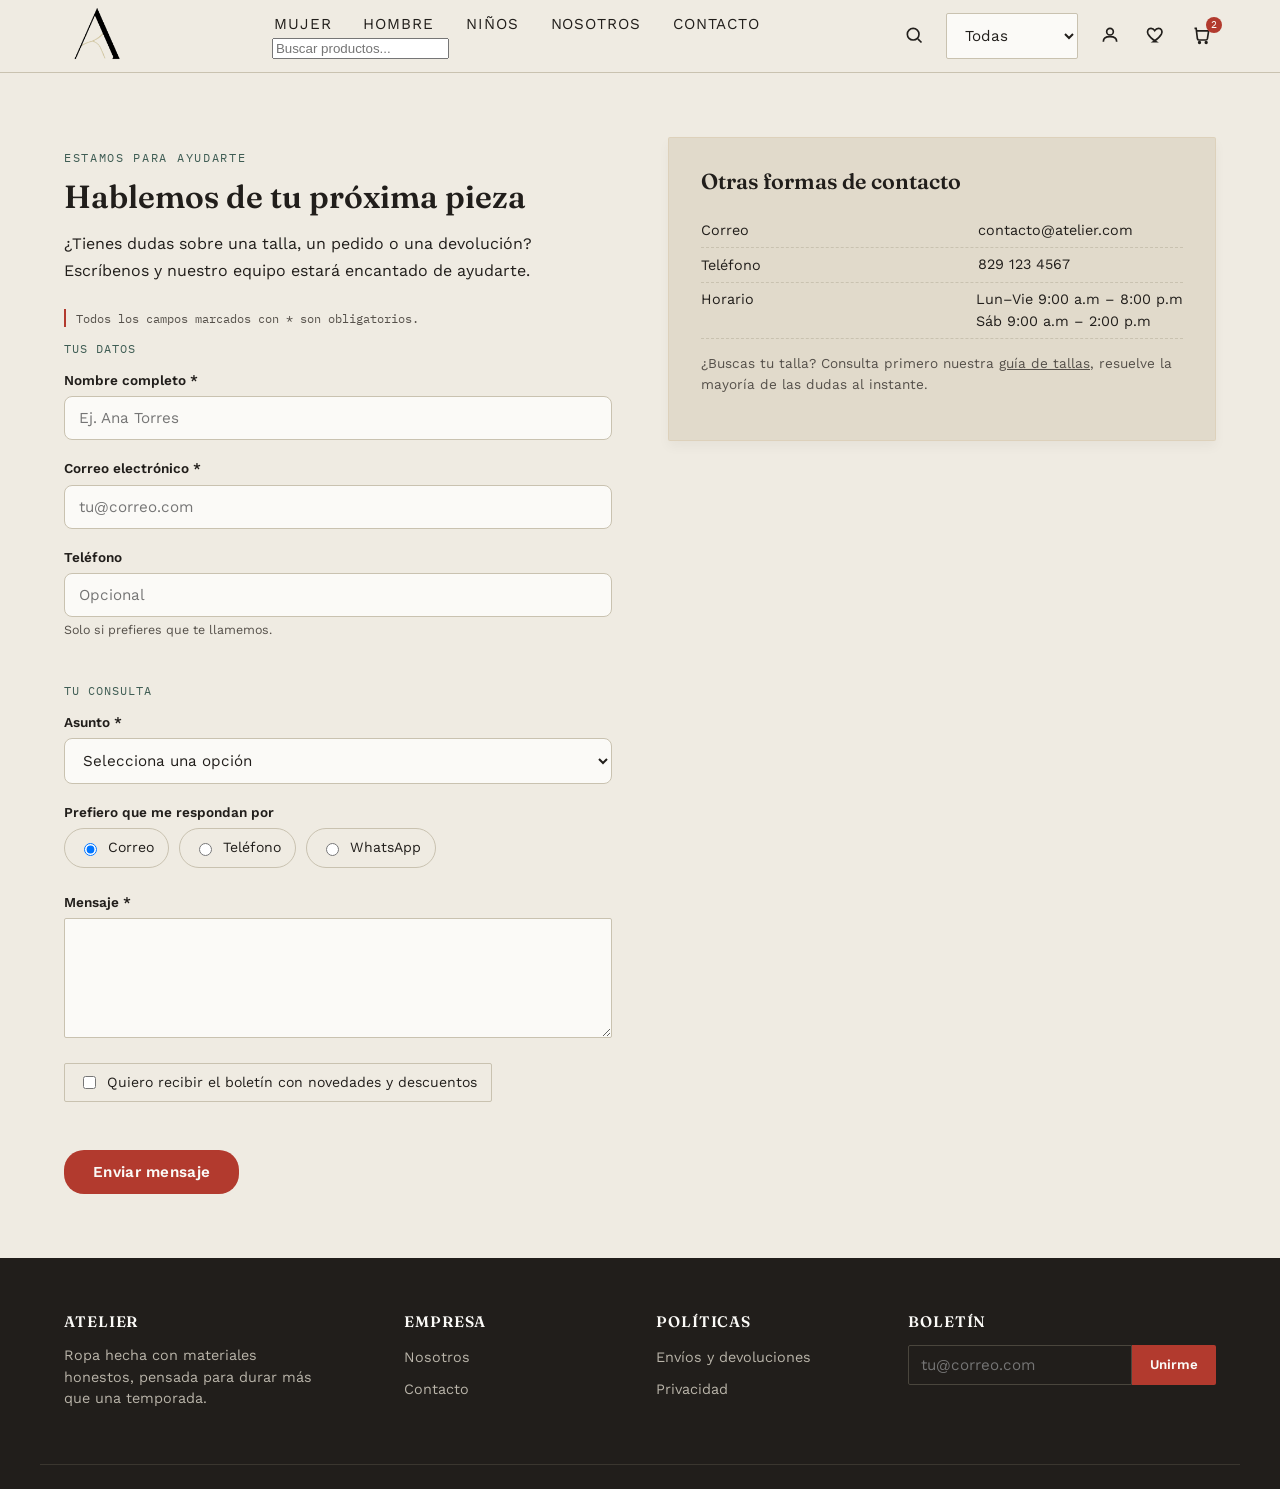
==== commit a65e806e: "feat: validar formulario de contacto" ====
--- a/contacto.html
+++ b/contacto.html
@@ -4,6 +4,9 @@
 <meta charset="UTF-8">
 <meta name="viewport" content="width=device-width, initial-scale=1.0">
 <title>ATELIER</title>
+
+
+<link rel="icon" href="data:,">
 <link rel="preconnect" href="https://fonts.googleapis.com">
 <link href="https://fonts.googleapis.com/css2?family=Fraunces:wght@500;600;700&family=Work+Sans:wght@400;500;600&family=IBM+Plex+Mono:wght@400;500&display=swap" rel="stylesheet">
 
@@ -20,32 +23,80 @@
 
 <header class="site-header">
   <div class="contenedor">
-
-      <!-- LOGO -->
     <a href="index.html">
-      <img src="img/logo.png" alt="ATELIER" style="width: 41px; height: auto;">
-    </a>
-  
+  <img src="img/atelier.png" alt="ATELIER" style="width: 70px; height: auto;">
+</a>
+    
+
     <input type="checkbox" id="nav-toggle" class="nav-toggle">
-
-    <label for="nav-toggle" class="nav-toggle-label" aria-label="Abrir menú"><span></span><span></span><span></span></label>
-    <nav class="main-nav" aria-label="Navegación principal">
-      <ul>
-        <li><a href="index.html#coleccion">Mujer</a></li>
-        <li><a href="index.html#coleccion">Hombre</a></li>
-        <li><a href="index.html#coleccion">Niños</a></li>
-        <li><a href="sobre-nosotros.html">Nosotros</a></li>
-        <li><a href="contacto.html">Contacto</a></li>
-      </ul>
-    </nav>
+    <label for="nav-toggle" class="nav-toggle-label" aria-label="Abrir menú">
+      <span></span><span></span><span></span>
+    </label>
+
+    <div class="nav-search-zone" id="nav-search-zone">
+      <nav class="main-nav" aria-label="Navegación principal">
+        <ul>
+          <li><a href="#">Mujer</a></li>
+          <li><a href="#">Hombre</a></li>
+          <li><a href="#">Niños</a></li>
+          <li><a href="sobre-nosotros.html">Nosotros</a></li>
+          <li><a href="contacto.html">Contacto</a></li>
+        </ul>
+      </nav>
+
+      <!-- Buscador dinámico: oculto hasta que se activa el modo búsqueda.
+           Ya no tiene su propio ícono de lupa: el botón #btn-buscar es
+           el que "viaja" visualmente hasta el borde izquierdo de este input. -->
+      <div class="buscador-wrap" id="buscador-wrap">
+        <input type="search" id="buscador-input" class="buscador-input" placeholder="Buscar productos..." aria-label="Buscar productos">
+      </div>
+    </div>
+
     <div class="utilidades">
-      <button aria-label="Buscar"><svg viewBox="0 0 24 24" fill="none" stroke="currentColor" stroke-width="2"><circle cx="11" cy="11" r="7"/><line x1="21" y1="21" x2="16.65" y2="16.65"/></svg></button>
-      <button aria-label="Carrito">
-        <svg viewBox="0 0 24 24" fill="none" stroke="currentColor" stroke-width="2"><path d="M3 4h2l1.5 12.5A2 2 0 0 0 8.5 18h8a2 2 0 0 0 2-1.6L20 7H6"/><circle cx="9" cy="21" r="1"/><circle cx="17" cy="21" r="1"/></svg>
-        <span class="cart-count">2</span>
-      </button>
-    </div>
-  </div>
+
+          <!-- Botón de búsqueda -->
+          <button id="btn-buscar" aria-label="Buscar" aria-expanded="false">
+            <svg viewBox="0 0 24 24" fill="none" stroke="currentColor" stroke-width="2">
+              <circle cx="11" cy="11" r="7"/>
+              <line x1="21" y1="21" x2="16.65" y2="16.65"/>
+            </svg>
+          </button>
+
+          <!-- Selector de categoría -->
+          <select id="filtro-categoria" aria-label="Filtrar por categoría">
+            <option value="todas">Todas</option>
+            <option value="Vestidos">Vestidos</option>
+            <option value="Camisas">Camisas</option>
+            <option value="Pantalones">Pantalones</option>
+            <option value="Zapatos">Zapatos</option>
+          </select>
+
+          <!-- Cuenta -->
+          <button aria-label="Mi cuenta">
+            <svg viewBox="0 0 24 24" fill="none" stroke="currentColor" stroke-width="2">
+              <circle cx="12" cy="8" r="4"/>
+              <path d="M4 20c0-4 3.5-6 8-6s8 2 8 6"/>
+            </svg>
+          </button>
+
+          <!-- Favoritos -->
+          <button aria-label="Favoritos">
+            <svg viewBox="0 0 24 24" fill="none" stroke="currentColor" stroke-width="2">
+              <path d="M12 20s-7-4.4-9.5-9C.7 7.2 2.6 4 6 4c2 0 3.5 1.1 4.5 2.7C11.5 5.1 13 4 15 4c3.4 0 5.3 3.2 3.5 7-2.5 4.6-9.5 9-9.5 9Z"/>
+            </svg>
+          </button>
+
+          <!-- Carrito -->
+          <button aria-label="Carrito">
+            <svg viewBox="0 0 24 24" fill="none" stroke="currentColor" stroke-width="2">
+              <path d="M3 4h2l1.5 12.5A2 2 0 0 0 8.5 18h8a2 2 0 0 0 2-1.6L20 7H6"/>
+              <circle cx="9" cy="21" r="1"/>
+              <circle cx="17" cy="21" r="1"/>
+            </svg>
+            <span class="cart-count">2</span>
+          </button>
+
+   </div>
 </header>
 
 <main>
@@ -276,5 +327,7 @@
   </div>
 </footer>
 
+<script src="js/main.js"></script>
+<script src="js/script.js"></script>
 </body>
 </html>
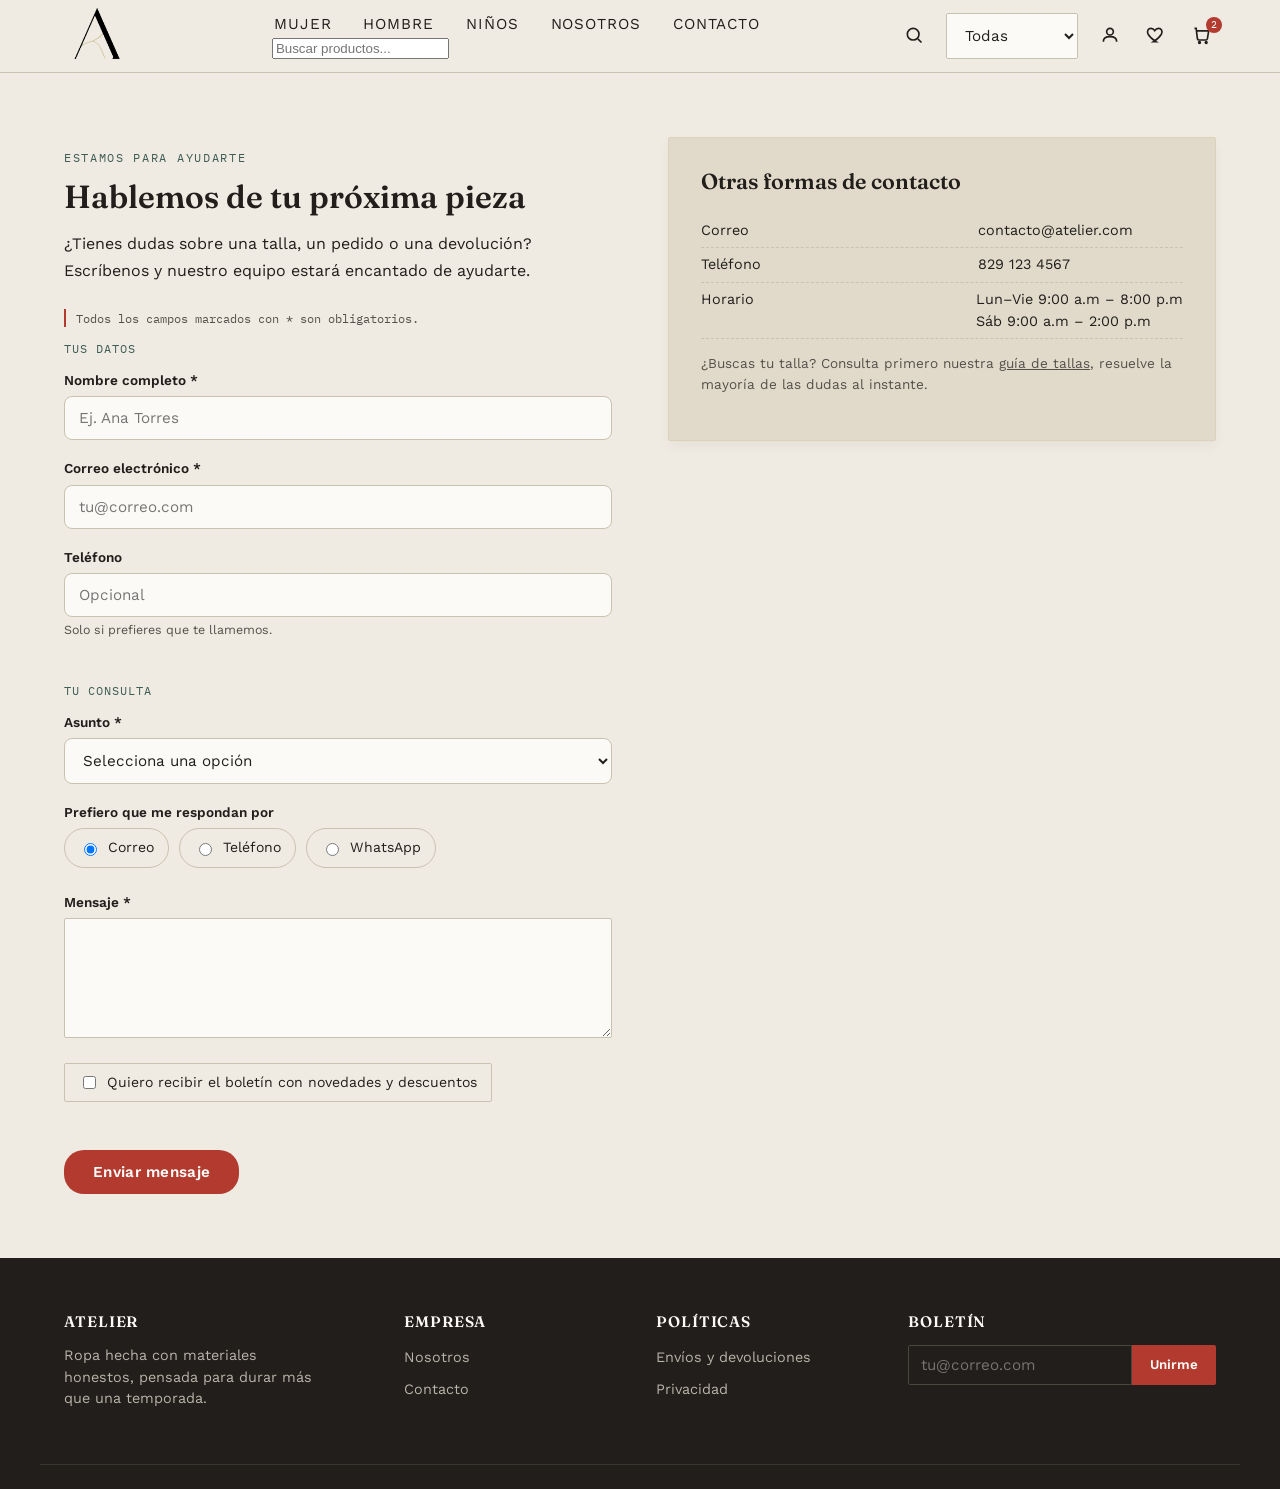
==== commit 39dd5d29: "fix: restaurar id del formulario de contacto" ====
--- a/contacto.html
+++ b/contacto.html
@@ -118,7 +118,7 @@
           Todos los campos marcados con * son obligatorios.
         </p>
 
-       <form action="#" onsubmit="return false;" novalidate>
+       <form id="form-contacto" action="#" novalidate>
 
   <fieldset>
     <legend>Tus datos</legend>
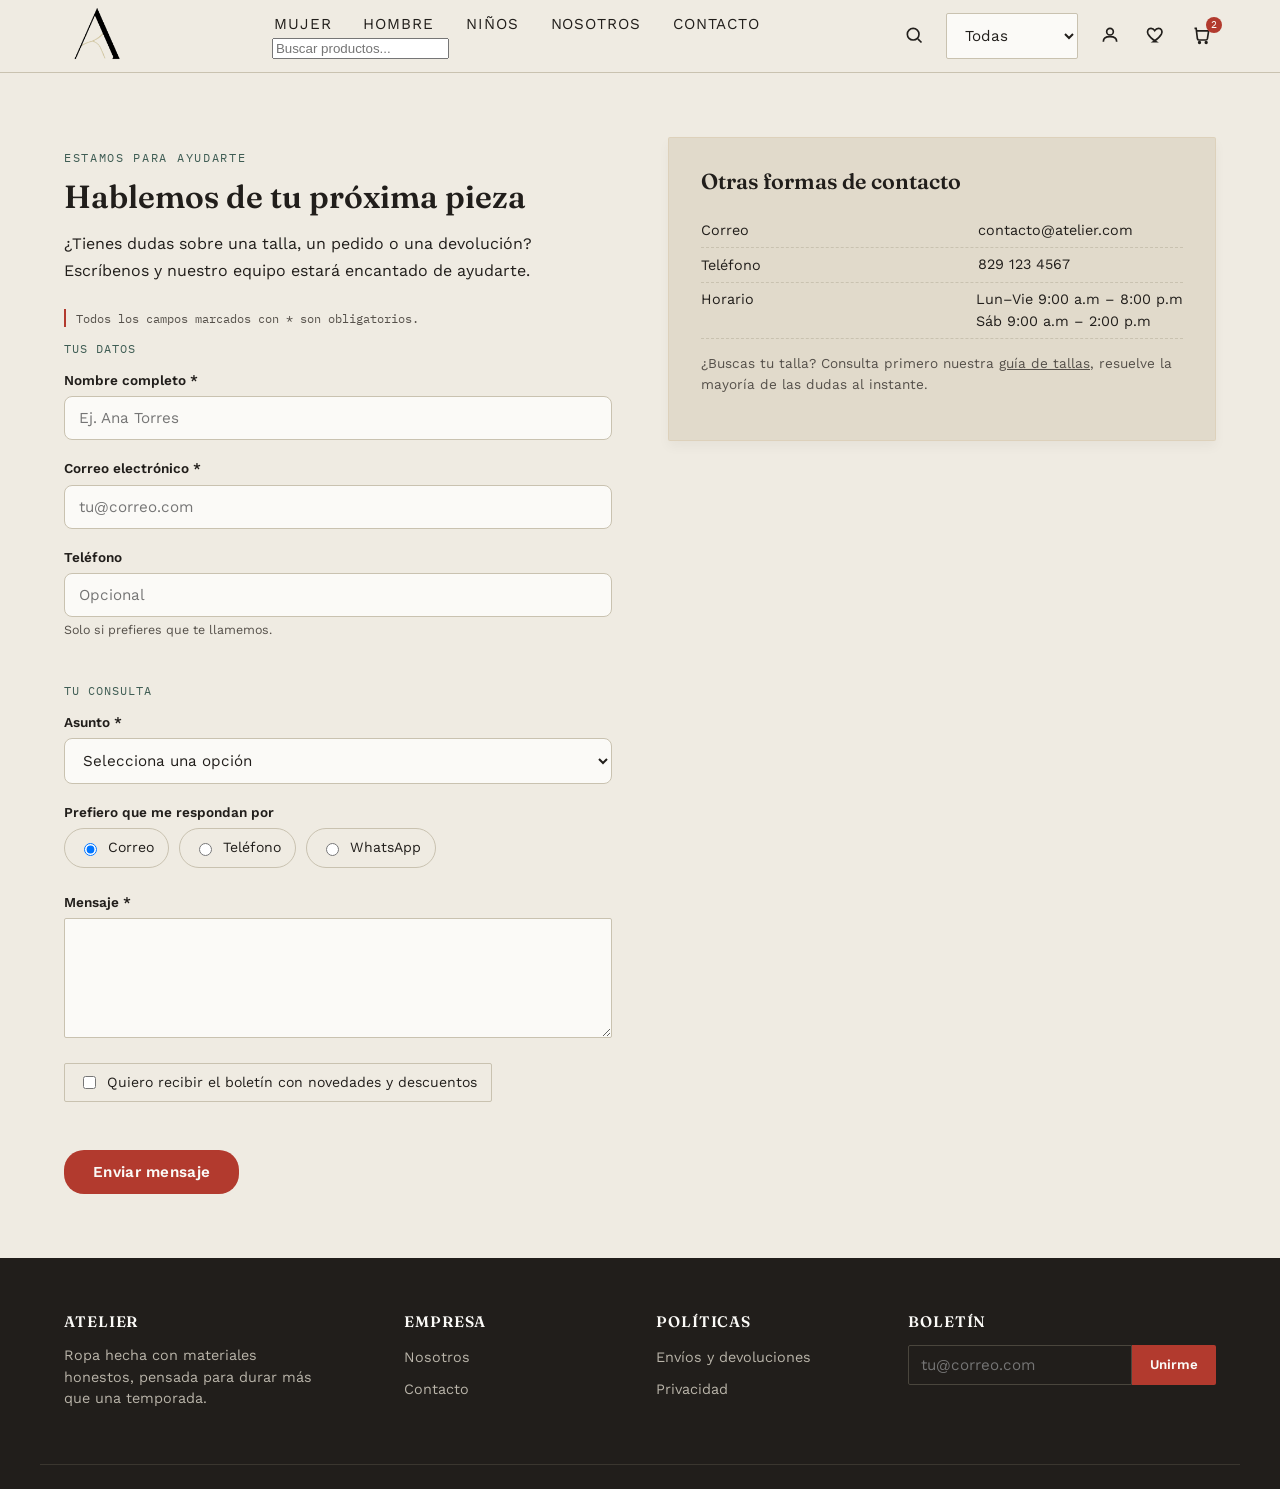
==== commit d2d15e20: "fix: restaurar estilos de validacion" ====
--- a/contacto.html
+++ b/contacto.html
@@ -17,6 +17,36 @@
     width: 135px;
     height: auto;
   }
+
+  .error-msg {
+    color: #B23A2E;
+    font-size: 0.85rem;
+    margin-top: 6px;
+    margin-bottom: 0;
+}
+
+.is-invalid {
+    border-color: #B23A2E !important;
+    outline: 2px solid rgba(178, 58, 46, 0.12);
+}
+
+#mensaje-confirmacion {
+    margin-bottom: 24px;
+    padding: 20px 24px;
+    border: 1px solid #3A7D44;
+    background: rgba(58, 125, 68, 0.08);
+    border-radius: 8px;
+}
+
+#mensaje-confirmacion h2 {
+    margin: 0 0 8px;
+    color: #3A7D44;
+    font-size: 1.2rem;
+}
+
+#mensaje-confirmacion p {
+    margin: 0;
+}
 </style>
 </head>
 <body>
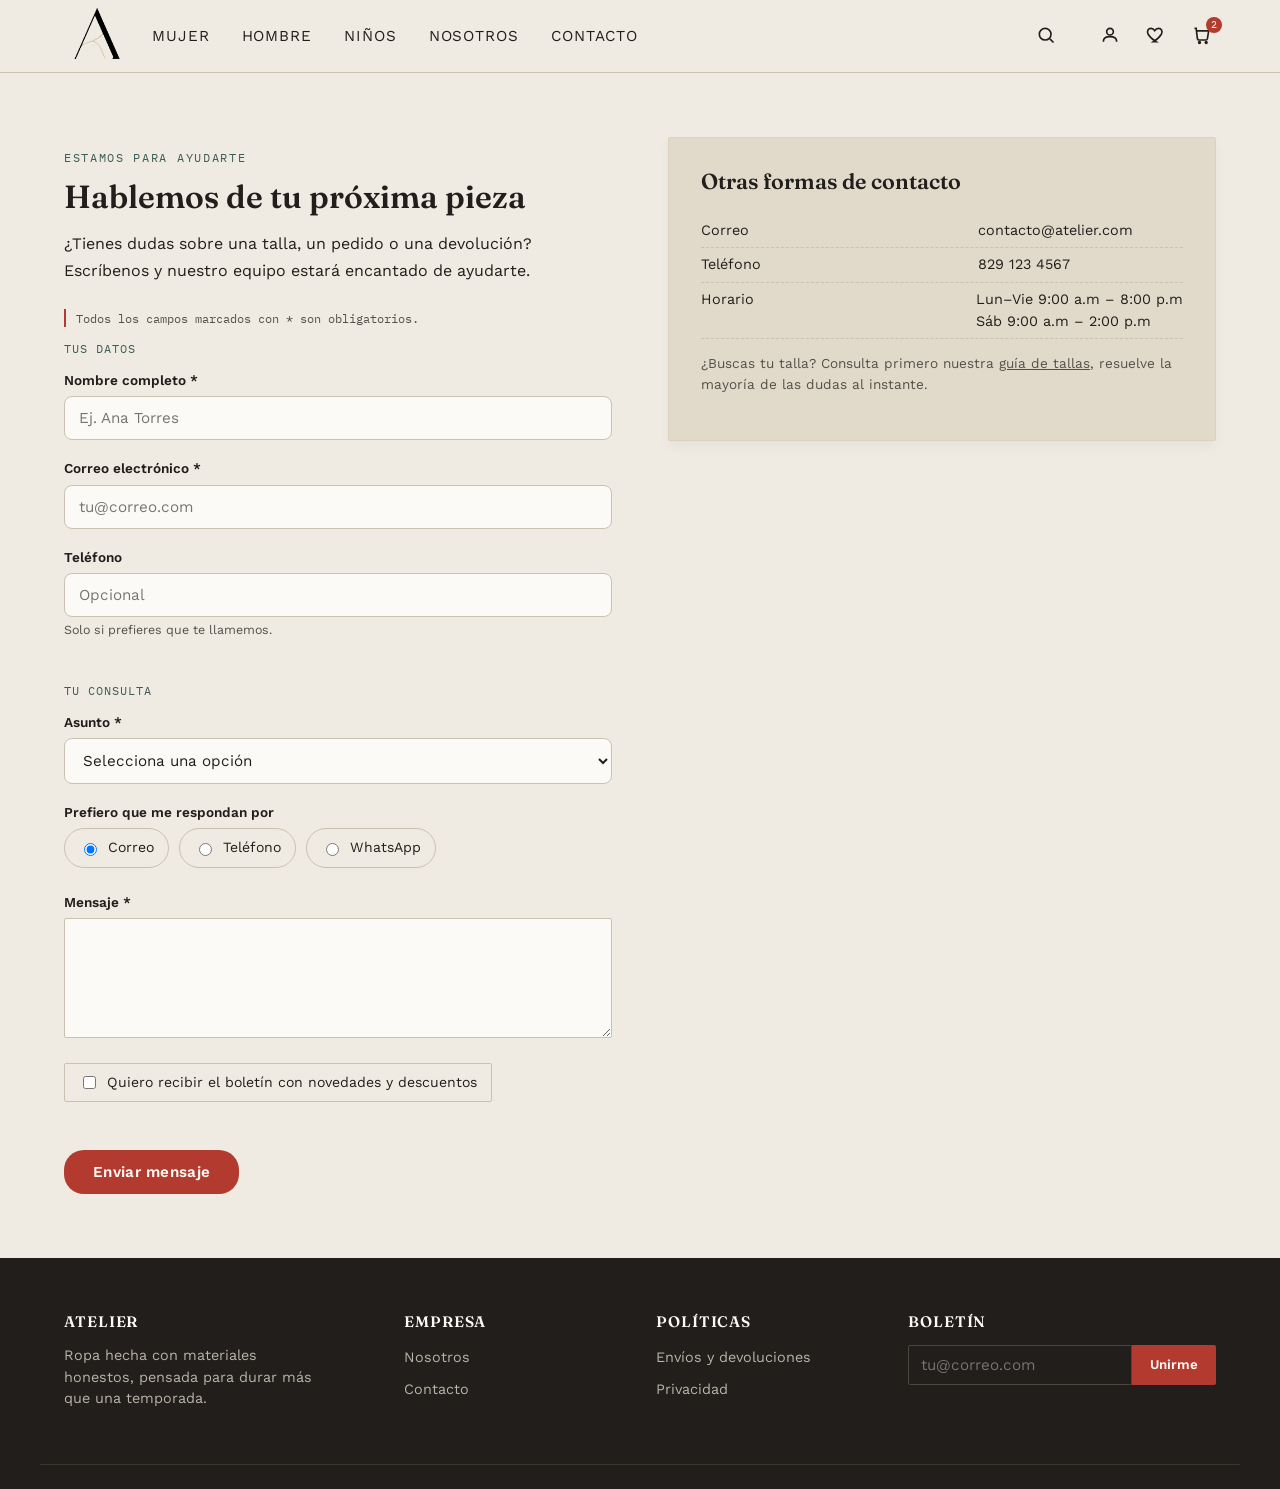
==== commit 85d354c5: "Merge branch 'origin/main' into fase-2-javascript: resolver conflictos de integracion" ====
--- a/contacto.html
+++ b/contacto.html
@@ -4,8 +4,6 @@
 <meta charset="UTF-8">
 <meta name="viewport" content="width=device-width, initial-scale=1.0">
 <title>ATELIER</title>
-
-
 <link rel="icon" href="data:,">
 <link rel="preconnect" href="https://fonts.googleapis.com">
 <link href="https://fonts.googleapis.com/css2?family=Fraunces:wght@500;600;700&family=Work+Sans:wght@400;500;600&family=IBM+Plex+Mono:wght@400;500&display=swap" rel="stylesheet">
@@ -17,7 +15,6 @@
     width: 135px;
     height: auto;
   }
-
   .error-msg {
     color: #B23A2E;
     font-size: 0.85rem;
@@ -54,9 +51,8 @@
 <header class="site-header">
   <div class="contenedor">
     <a href="index.html">
-  <img src="img/atelier.png" alt="ATELIER" style="width: 70px; height: auto;">
-</a>
-    
+      <img src="img/atelier.png" alt="ATELIER" style="width: 70px; height: auto;">
+    </a>
 
     <input type="checkbox" id="nav-toggle" class="nav-toggle">
     <label for="nav-toggle" class="nav-toggle-label" aria-label="Abrir menú">
@@ -66,9 +62,9 @@
     <div class="nav-search-zone" id="nav-search-zone">
       <nav class="main-nav" aria-label="Navegación principal">
         <ul>
-          <li><a href="#">Mujer</a></li>
-          <li><a href="#">Hombre</a></li>
-          <li><a href="#">Niños</a></li>
+          <li><a href="index.html#coleccion">Mujer</a></li>
+          <li><a href="index.html#coleccion">Hombre</a></li>
+          <li><a href="index.html#coleccion">Niños</a></li>
           <li><a href="sobre-nosotros.html">Nosotros</a></li>
           <li><a href="contacto.html">Contacto</a></li>
         </ul>
@@ -127,6 +123,7 @@
           </button>
 
    </div>
+  </div>
 </header>
 
 <main>
@@ -357,6 +354,7 @@
   </div>
 </footer>
 
+<script src="js/utils.js"></script>
 <script src="js/main.js"></script>
 <script src="js/script.js"></script>
 </body>
--- a/styles.css
+++ b/styles.css
@@ -383,6 +383,128 @@
 .form-resumen ul{ margin: 14px 0; }
 .form-resumen li{ display: flex; justify-content: space-between; padding: 6px 0; border-bottom: 1px dashed var(--line); font-size: .9rem; }
 
+/* =========================== BUSCADOR DINÁMICO =========================== */
+
+.nav-search-zone{
+  position: relative;
+  flex: 1;
+  display: flex;
+  align-items: center;
+  overflow: hidden;
+  min-width: 0;
+}
+
+.main-nav{
+  overflow: hidden;
+  max-width: 640px;
+  opacity: 1;
+  transition: max-width .5s cubic-bezier(.16,1,.3,1), opacity .3s ease;
+}
+.nav-search-zone.modo-busqueda .main-nav{
+  max-width: 0;
+  opacity: 0;
+  transition: max-width .5s cubic-bezier(.16,1,.3,1), opacity .22s ease;
+}
+
+.buscador-wrap{
+  display: flex;
+  align-items: center;
+  width: 0;
+  flex-shrink: 0;
+  overflow: hidden;
+  opacity: 0;
+  transition: width .5s cubic-bezier(.16,1,.3,1) .04s, opacity .3s ease .16s;
+}
+.nav-search-zone.modo-busqueda .buscador-wrap{
+  width: 100%;
+  opacity: 1;
+  transition: width .5s cubic-bezier(.16,1,.3,1) .02s, opacity .35s ease .18s;
+}
+
+.buscador-input{
+  width: 100%;
+  min-width: 0;
+  border: 1px solid var(--line);
+  background: var(--white);
+  border-radius: var(--radius);
+  /* padding-izq. amplio: aquí "aterriza" la lupa que viaja desde .utilidades */
+  padding: 9px 16px 9px 42px;
+  font-family: var(--font-body);
+  font-size: .9rem;
+  color: var(--ink);
+  transition: border-color .2s ease, box-shadow .2s ease;
+}
+.buscador-input:focus{
+  border-color: var(--accent-2);
+  box-shadow: 0 0 0 3px rgba(63, 93, 84, .12);
+}
+
+/* La lupa viaja: JS calcula --lupa-x/--lupa-y con getBoundingClientRect
+   y los aplica aquí. z-index alto para que pase por encima del nav
+   mientras este se encoge debajo. */
+#btn-buscar{
+  --lupa-x: 0px;
+  --lupa-y: 0px;
+  position: relative;
+  z-index: 60;
+  transform: translate(var(--lupa-x), var(--lupa-y));
+  transition: transform .5s cubic-bezier(.16,1,.3,1), color .3s ease;
+}
+#btn-buscar.activo{ color: var(--accent-2); }
+#btn-buscar.activo svg{ transform: scale(1.1); }
+#btn-buscar svg{ transition: transform .25s cubic-bezier(.34,1.56,.64,1); }
+
+/* Selector de categoría: oculto en estado normal, aparece donde estaba la lupa */
+#filtro-categoria{
+  width: 0;
+  padding: 0;
+  margin: 0;
+  border: none;
+  opacity: 0;
+  overflow: hidden;
+  font-family: var(--font-body);
+  font-size: .85rem;
+  color: var(--ink);
+  background: var(--white);
+  transition:
+    width .35s cubic-bezier(.16,1,.3,1),
+    opacity .3s cubic-bezier(.16,1,.3,1),
+    padding .35s cubic-bezier(.16,1,.3,1),
+    border-color .25s ease;
+  transition-delay: .1s;
+}
+.utilidades.modo-busqueda #filtro-categoria{
+  width: 132px;
+  padding: 8px 10px;
+  border: 1px solid var(--line);
+  border-radius: var(--radius);
+  opacity: 1;
+}
+
+@media (max-width: 640px){
+  /* En mobile el nav ya es un overlay de hamburguesa aparte */
+  .nav-search-zone{ flex: initial; }
+  .main-nav{ max-width: none; }
+  .buscador-wrap{
+    position: absolute;
+    left: 0;
+    right: 0;
+    top: 72px;
+    max-width: none;
+    max-height: 0;
+    padding: 0 24px;
+    background: var(--bg);
+    border-bottom: 0 solid var(--line);
+    z-index: 40;
+    transition: max-height .35s cubic-bezier(.16,1,.3,1), opacity .3s ease, padding .35s ease;
+  }
+  .nav-search-zone.modo-busqueda .buscador-wrap{
+    max-height: 60px;
+    padding: 12px 24px;
+    border-bottom: 1px solid var(--line);
+  }
+  .buscador-input{ padding-left: 16px; }
+}
 /* =========================== RESPONSIVE =========================== */
 @media (max-width: 900px){
   .grid-categorias, .grid-productos, .grid-confianza{ grid-template-columns: repeat(2, 1fr); }
